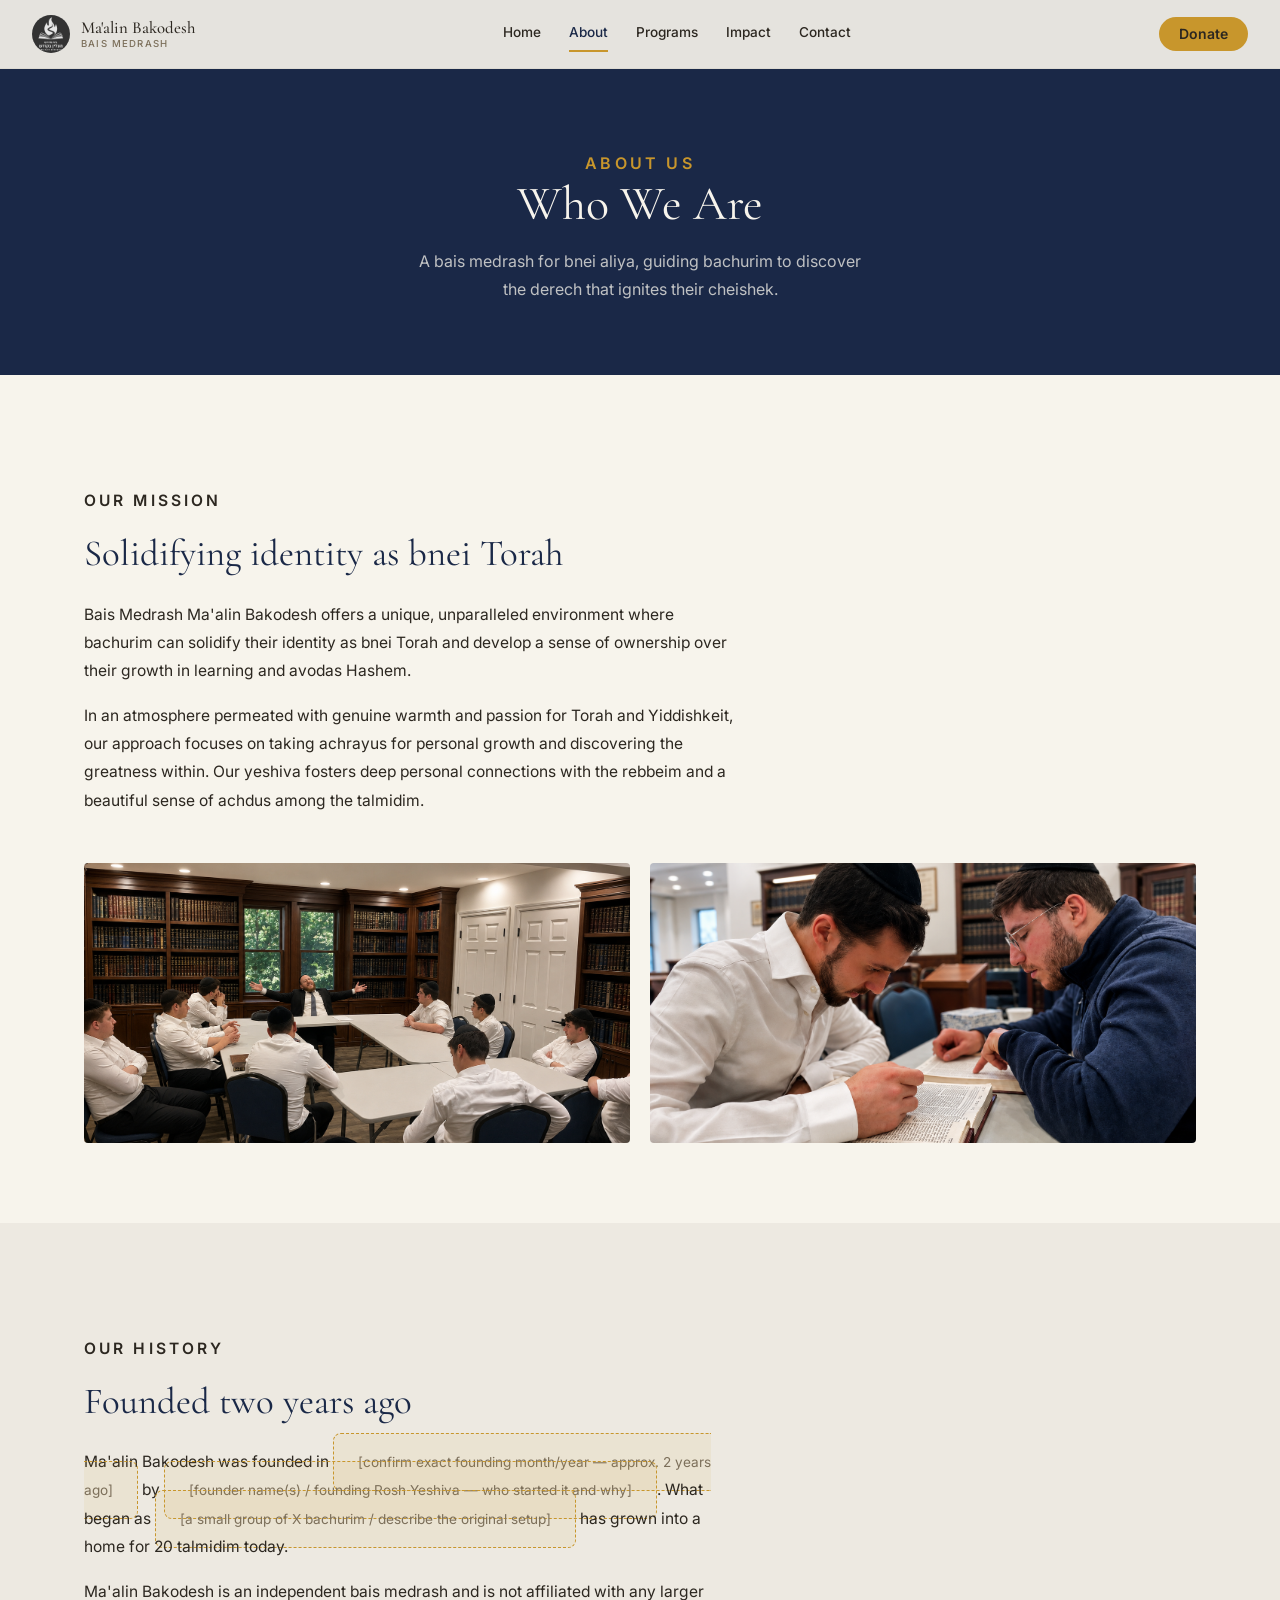
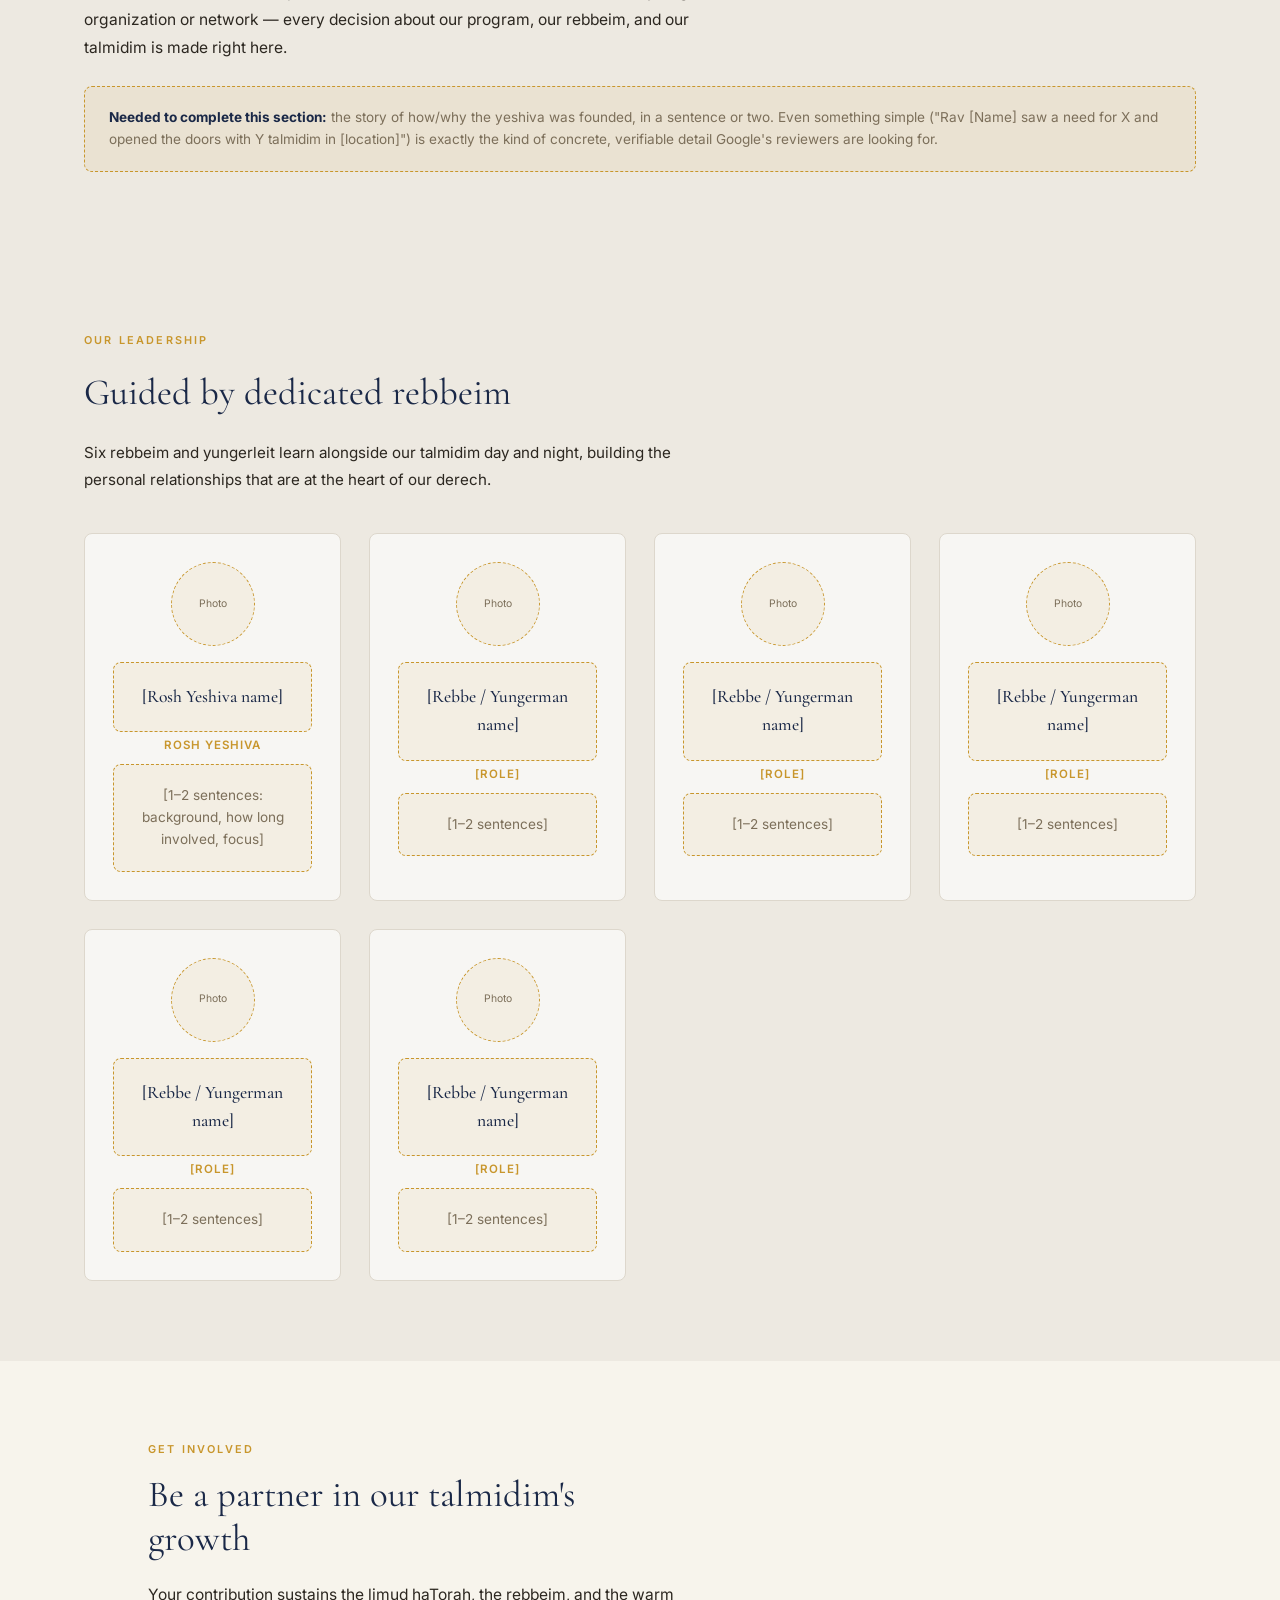
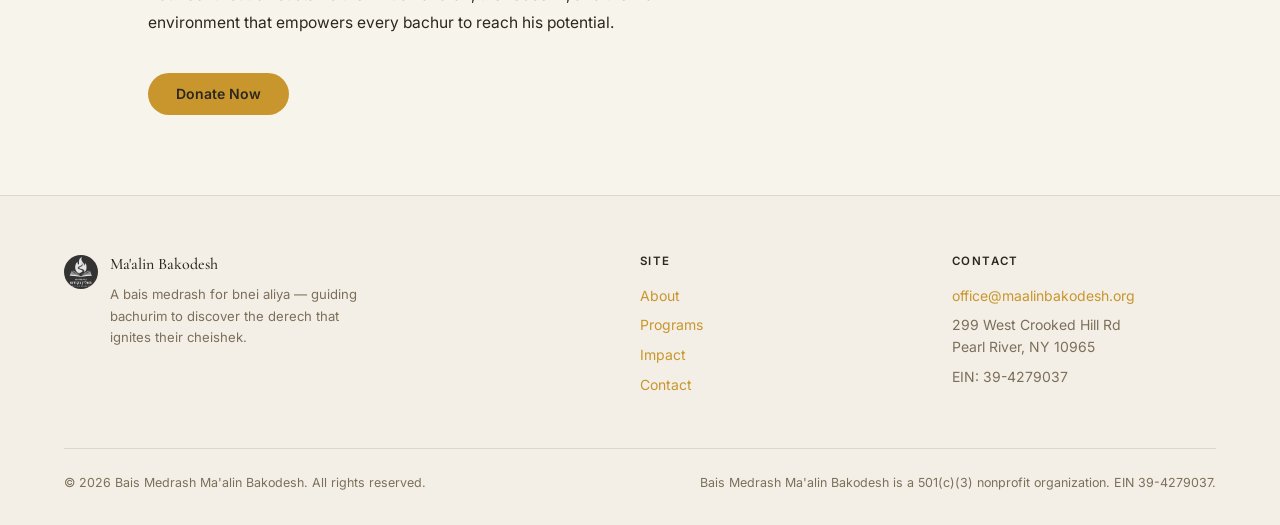
==== about.html @ 5ee61a03 "Add About, Programs, Impact, and Contact pages Addresses Google for Nonprofits rejection feedback: -" ====
<!DOCTYPE html>
<html lang="en">
<head>
  <meta charset="UTF-8" />
  <meta name="viewport" content="width=device-width, initial-scale=1.0" />
  <title>About Us | Bais Medrash Ma'alin Bakodesh</title>
  <meta name="description" content="Learn about Bais Medrash Ma'alin Bakodesh: our mission, our history, and the rebbeim who guide our talmidim in Pearl River, NY." />
  <meta name="author" content="Bais Medrash Ma'alin Bakodesh" />
  <meta property="og:title" content="About Us | Bais Medrash Ma'alin Bakodesh" />
  <meta property="og:description" content="Our mission, our history, and the rebbeim who guide our talmidim." />
  <meta property="og:type" content="website" />
  <meta property="og:url" content="https://www.maalinbakodesh.org/about.html" />
  <meta property="og:image" content="https://www.maalinbakodesh.org/assets/logo-DI5aL3Ga.jpeg" />
  <meta name="twitter:card" content="summary_large_image" />
  <meta name="robots" content="index, follow" />
  <link rel="canonical" href="https://www.maalinbakodesh.org/about.html" />
  <link rel="icon" href="/assets/logo-DI5aL3Ga.jpeg" type="image/jpeg" />

  <link rel="preconnect" href="https://fonts.googleapis.com" />
  <link rel="preconnect" href="https://fonts.gstatic.com" crossorigin />
  <link href="https://fonts.googleapis.com/css2?family=Cormorant+Garamond:ital,wght@0,300;0,400;0,500;0,600;1,300;1,400&family=Inter:wght@300;400;500;600&display=swap" rel="stylesheet" />

  <link rel="stylesheet" href="/assets/style.css" />
</head>
<body>

  <!-- ========================
       NAVIGATION
  ========================= -->
  <nav>
    <a href="/" class="nav-logo">
      <img src="/assets/logo-DI5aL3Ga.jpeg" alt="Ma'alin Bakodesh logo" />
      <div class="nav-logo-text">
        <span class="nav-logo-name">Ma'alin Bakodesh</span>
        <span class="nav-logo-sub">Bais Medrash</span>
      </div>
    </a>
    <input type="checkbox" id="nav-toggle" class="nav-toggle-input" />
    <div class="nav-links">
      <a href="/">Home</a>
      <a href="/about.html" aria-current="page">About</a>
      <a href="/programs.html">Programs</a>
      <a href="/impact.html">Impact</a>
      <a href="/contact.html">Contact</a>
    </div>
    <div class="nav-right">
      <a href="https://secure.cardknox.com/maalinbakodesh?xAmount=0.00&AmountLocked=0"
         class="btn btn-gold-sm"
         target="_blank" rel="noopener noreferrer">
        Donate
      </a>
      <label for="nav-toggle" class="nav-toggle-label" aria-label="Menu"><span></span><span></span><span></span></label>
    </div>
  </nav>


  <!-- ========================
       PAGE HERO
  ========================= -->
  <section class="page-hero">
    <div class="page-hero-inner">
      <p class="section-label">About Us</p>
      <h1>Who We Are</h1>
      <p>A bais medrash for bnei aliya, guiding bachurim to discover the derech that ignites their cheishek.</p>
    </div>
  </section>


  <!-- ========================
       MISSION
  ========================= -->
  <section class="about">
    <div class="about-inner">
      <p class="section-label">Our Mission</p>
      <h2>Solidifying identity as bnei Torah</h2>
      <p>
        Bais Medrash Ma'alin Bakodesh offers a unique, unparalleled environment where bachurim can solidify
        their identity as bnei Torah and develop a sense of ownership over their growth in learning and avodas Hashem.
      </p>
      <p>
        In an atmosphere permeated with genuine warmth and passion for Torah and Yiddishkeit, our approach focuses
        on taking achrayus for personal growth and discovering the greatness within. Our yeshiva fosters deep
        personal connections with the rebbeim and a beautiful sense of achdus among the talmidim.
      </p>
      <div class="about-images">
        <img src="/assets/beismedrash-Ik7COfoz.jpg" alt="Bachurim learning in the beis medrash" />
        <img src="/assets/sefarim-CuSgIbzI.jpg" alt="Sefarim on the shelves of the beis medrash" />
      </div>
    </div>
  </section>


  <!-- ========================
       OUR HISTORY
  ========================= -->
  <section class="about" style="background: var(--secondary-bg);">
    <div class="about-inner">
      <p class="section-label">Our History</p>
      <h2>Founded two years ago</h2>
      <p>
        Ma'alin Bakodesh was founded in <span class="tbd">[confirm exact founding month/year — approx. 2 years ago]</span>
        by <span class="tbd">[founder name(s) / founding Rosh Yeshiva — who started it and why]</span>.
        What began as <span class="tbd">[a small group of X bachurim / describe the original setup]</span>
        has grown into a home for 20 talmidim today.
      </p>
      <p>
        Ma'alin Bakodesh is an independent bais medrash and is not affiliated with any larger organization or network —
        every decision about our program, our rebbeim, and our talmidim is made right here.
      </p>
      <div class="tbd" style="margin-top: 1.5rem;">
        <strong>Needed to complete this section:</strong> the story of how/why the yeshiva was founded, in a sentence or two.
        Even something simple ("Rav [Name] saw a need for X and opened the doors with Y talmidim in [location]") is exactly
        the kind of concrete, verifiable detail Google's reviewers are looking for.
      </div>
    </div>
  </section>


  <!-- ========================
       LEADERSHIP
  ========================= -->
  <section class="leadership">
    <div class="section-inner">
      <p class="section-label">Our Leadership</p>
      <h2 style="font-family: var(--font-serif); font-weight: 400; font-size: clamp(1.8rem, 4vw, 2.3rem); color: var(--primary); max-width: 30ch;">
        Guided by dedicated rebbeim
      </h2>
      <p style="max-width: 60ch; margin-top: 1rem; color: var(--text); font-size: 0.95rem; line-height: 1.8;">
        Six rebbeim and yungerleit learn alongside our talmidim day and night, building the personal relationships
        that are at the heart of our derech.
      </p>

      <div class="leadership-grid">
        <div class="leader-card">
          <div class="photo-placeholder leader-photo">Photo</div>
          <h3 class="tbd">[Rosh Yeshiva name]</h3>
          <p class="leader-role">Rosh Yeshiva</p>
          <p class="tbd">[1–2 sentences: background, how long involved, focus]</p>
        </div>
        <div class="leader-card">
          <div class="photo-placeholder leader-photo">Photo</div>
          <h3 class="tbd">[Rebbe / Yungerman name]</h3>
          <p class="leader-role">[Role]</p>
          <p class="tbd">[1–2 sentences]</p>
        </div>
        <div class="leader-card">
          <div class="photo-placeholder leader-photo">Photo</div>
          <h3 class="tbd">[Rebbe / Yungerman name]</h3>
          <p class="leader-role">[Role]</p>
          <p class="tbd">[1–2 sentences]</p>
        </div>
        <div class="leader-card">
          <div class="photo-placeholder leader-photo">Photo</div>
          <h3 class="tbd">[Rebbe / Yungerman name]</h3>
          <p class="leader-role">[Role]</p>
          <p class="tbd">[1–2 sentences]</p>
        </div>
        <div class="leader-card">
          <div class="photo-placeholder leader-photo">Photo</div>
          <h3 class="tbd">[Rebbe / Yungerman name]</h3>
          <p class="leader-role">[Role]</p>
          <p class="tbd">[1–2 sentences]</p>
        </div>
        <div class="leader-card">
          <div class="photo-placeholder leader-photo">Photo</div>
          <h3 class="tbd">[Rebbe / Yungerman name]</h3>
          <p class="leader-role">[Role]</p>
          <p class="tbd">[1–2 sentences]</p>
        </div>
      </div>
    </div>
  </section>


  <!-- ========================
       DONATE CTA (shortened)
  ========================= -->
  <section class="donate">
    <div class="donate-inner" style="padding-top: 5rem; padding-bottom: 5rem;">
      <p class="section-label">Get Involved</p>
      <h2>Be a partner in our talmidim's growth</h2>
      <p class="donate-desc">
        Your contribution sustains the limud haTorah, the rebbeim, and the warm environment that empowers
        every bachur to reach his potential.
      </p>
      <a href="https://secure.cardknox.com/maalinbakodesh?xAmount=0.00&AmountLocked=0"
         class="btn btn-gold"
         target="_blank" rel="noopener noreferrer">
        Donate Now
      </a>
    </div>
  </section>


  <!-- ========================
       FOOTER
  ========================= -->
  <footer>
    <div class="footer-inner">
      <div class="footer-top">

        <div class="footer-brand">
          <img src="/assets/logo-DI5aL3Ga.jpeg" alt="Ma'alin Bakodesh" />
          <div>
            <div class="footer-brand-name">Ma'alin Bakodesh</div>
            <p class="footer-tagline">
              A bais medrash for bnei aliya — guiding bachurim to discover the derech that ignites their cheishek.
            </p>
          </div>
        </div>

        <div class="footer-col">
          <h4>Site</h4>
          <ul>
            <li><a href="/about.html">About</a></li>
            <li><a href="/programs.html">Programs</a></li>
            <li><a href="/impact.html">Impact</a></li>
            <li><a href="/contact.html">Contact</a></li>
          </ul>
        </div>

        <div class="footer-col">
          <h4>Contact</h4>
          <ul>
            <li><a href="mailto:office@maalinbakodesh.org">office@maalinbakodesh.org</a></li>
            <li>299 West Crooked Hill Rd<br />Pearl River, NY 10965</li>
            <li>EIN: 39-4279037</li>
          </ul>
        </div>

      </div>
      <div class="footer-bottom">
        <span>&copy; 2026 Bais Medrash Ma'alin Bakodesh. All rights reserved.</span>
        <span>Bais Medrash Ma'alin Bakodesh is a 501(c)(3) nonprofit organization. EIN 39-4279037.</span>
      </div>
    </div>
  </footer>

</body>
</html>
---- assets/style.css ----
/* =====================================================================
   Bais Medrash Ma'alin Bakodesh — shared site styles
   Used by every page (index, about, programs, impact, contact) so the
   whole site reads as one consistent design system.
   ===================================================================== */

/* ===== Reset ===== */
*, *::before, *::after { box-sizing: border-box; margin: 0; padding: 0; }

/* ===== Design tokens ===== */
:root {
  --bg:          #f7f4ec;       /* warm cream */
  --text:        #2c2720;       /* dark warm brown */
  --primary:     #1a2847;       /* dark navy */
  --accent:      #c8962c;       /* warm gold */
  --secondary-bg:#ede9e1;       /* very light warm gray */
  --muted:       #7c6f5a;       /* warm gray-brown */
  --border:      #ddd7cc;
  --font-serif:  'Cormorant Garamond', Georgia, serif;
  --font-sans:   'Inter', system-ui, sans-serif;
  --max-w:       64rem;         /* ~1024px */
  --max-w-wide:  72rem;         /* ~1152px */
}

html { scroll-behavior: smooth; }

body {
  font-family: var(--font-sans);
  background-color: var(--bg);
  color: var(--text);
  font-size: 16px;
  line-height: 1.6;
  -webkit-font-smoothing: antialiased;
}

img { max-width: 100%; display: block; }
a { text-decoration: none; color: inherit; }

/* ===== Shared utility ===== */
.section-label {
  font-family: var(--font-sans);
  font-size: 0.68rem;
  font-weight: 600;
  text-transform: uppercase;
  letter-spacing: 0.2em;
  color: var(--accent);
  margin-bottom: 0.9rem;
}

.section-inner {
  max-width: var(--max-w-wide);
  margin: 0 auto;
  padding: 5rem 1.25rem;
}

/* Placeholder block for content/photos not filled in yet.
   Search the site for `.tbd` to find everything still needed. */
.tbd {
  border: 1.5px dashed var(--accent);
  background: rgba(200, 150, 44, 0.08);
  border-radius: 8px;
  padding: 1.25rem 1.5rem;
  color: var(--muted);
  font-size: 0.85rem;
  line-height: 1.6;
}
.tbd strong { color: var(--primary); }

.photo-placeholder {
  width: 100%;
  min-height: 220px;
  border-radius: 4px;
  border: 1.5px dashed var(--accent);
  background: rgba(200, 150, 44, 0.08);
  display: flex;
  align-items: center;
  justify-content: center;
  text-align: center;
  padding: 1.5rem;
  color: var(--muted);
  font-size: 0.82rem;
  line-height: 1.6;
}

/* ===== Buttons ===== */
.btn {
  display: inline-block;
  border-radius: 9999px;
  cursor: pointer;
  font-family: var(--font-sans);
  font-weight: 600;
  font-size: 0.875rem;
  transition: opacity 0.18s ease;
  line-height: 1;
}
.btn:hover { opacity: 0.84; }

.btn-gold {
  background: var(--accent);
  color: var(--text);
  padding: 14px 28px;
}

.btn-gold-sm {
  background: var(--accent);
  color: var(--text);
  padding: 10px 20px;
}

.btn-outline-white {
  background: transparent;
  color: rgba(247, 244, 236, 0.9);
  border: 1px solid rgba(247, 244, 236, 0.3);
  padding: 14px 28px;
  font-weight: 500;
  transition: background 0.18s ease;
}
.btn-outline-white:hover { background: rgba(255,255,255,0.08); opacity: 1; }

.btn-outline-navy {
  background: transparent;
  color: var(--primary);
  border: 1px solid var(--primary);
  padding: 12px 24px;
  font-weight: 600;
}
.btn-outline-navy:hover { background: rgba(26, 40, 71, 0.06); opacity: 1; }


/* ===========================
   NAVIGATION
=========================== */
nav {
  position: fixed;
  top: 0; left: 0; right: 0;
  z-index: 100;
  min-height: 69px;
  display: flex;
  align-items: center;
  justify-content: space-between;
  padding: 0 2rem;
  background: rgba(247, 244, 236, 0.92);
  backdrop-filter: blur(14px);
  -webkit-backdrop-filter: blur(14px);
  border-bottom: 1px solid rgba(200, 190, 170, 0.25);
}

.nav-logo {
  display: flex;
  align-items: center;
  gap: 0.7rem;
}

.nav-logo img {
  width: 38px;
  height: 38px;
  border-radius: 50%;
  object-fit: cover;
}

.nav-logo-text {
  display: flex;
  flex-direction: column;
  line-height: 1.2;
}

.nav-logo-name {
  font-family: var(--font-serif);
  font-size: 1.05rem;
  font-weight: 500;
  color: var(--text);
}

.nav-logo-sub {
  font-size: 0.6rem;
  font-weight: 500;
  text-transform: uppercase;
  letter-spacing: 0.12em;
  color: var(--muted);
}

.nav-right {
  display: flex;
  align-items: center;
  gap: 1rem;
}

.nav-links {
  display: flex;
  align-items: center;
  gap: 1.75rem;
}

.nav-links a {
  font-size: 0.85rem;
  font-weight: 500;
  color: var(--text);
  padding: 0.4rem 0;
  border-bottom: 2px solid transparent;
  transition: color 0.15s ease, border-color 0.15s ease;
}

.nav-links a:hover,
.nav-links a[aria-current="page"] {
  color: var(--primary);
  border-bottom-color: var(--accent);
}

/* Pure-CSS mobile menu (checkbox hack — no JS, matches the site's
   framework-free, hand-coded build) */
.nav-toggle-input { display: none; }

.nav-toggle-label {
  display: none;
  flex-direction: column;
  justify-content: center;
  gap: 5px;
  width: 24px;
  height: 20px;
  cursor: pointer;
}
.nav-toggle-label span {
  display: block;
  height: 2px;
  background: var(--primary);
  border-radius: 2px;
}

@media (max-width: 860px) {
  nav { padding: 0 1.25rem; }

  .nav-toggle-label { display: flex; }

  .nav-links {
    position: absolute;
    top: 69px;
    left: 0;
    right: 0;
    flex-direction: column;
    align-items: flex-start;
    gap: 0;
    background: var(--bg);
    border-bottom: 1px solid var(--border);
    max-height: 0;
    overflow: hidden;
    transition: max-height 0.22s ease;
  }

  .nav-links a {
    width: 100%;
    padding: 0.9rem 1.25rem;
    border-bottom: 1px solid var(--border);
    border-left: 2px solid transparent;
  }
  .nav-links a:hover,
  .nav-links a[aria-current="page"] {
    border-bottom: 1px solid var(--border);
    border-left-color: var(--accent);
    background: var(--secondary-bg);
  }

  .nav-toggle-input:checked ~ .nav-links {
    max-height: 340px;
  }
}


/* ===========================
   HERO (homepage)
=========================== */
.hero {
  background-color: var(--primary);
  color: #fff;
  min-height: 100vh;
  display: flex;
  align-items: center;
  justify-content: center;
  padding: 120px 1.25rem 5rem;
}

.hero-inner {
  max-width: var(--max-w);
  width: 100%;
  margin: 0 auto;
  display: flex;
  flex-direction: column;
  align-items: center;
  text-align: center;
}

.hero-logo {
  width: 96px;
  height: 96px;
  border-radius: 50%;
  object-fit: cover;
  margin-bottom: 1.75rem;
  border: 2px solid rgba(255,255,255,0.15);
}

.hero-hebrew {
  font-family: var(--font-serif);
  font-size: 1.15rem;
  font-style: italic;
  color: rgba(247, 244, 236, 0.55);
  margin-bottom: 0.6rem;
  letter-spacing: 0.04em;
}

.hero h1 {
  font-family: var(--font-serif);
  font-size: clamp(2.5rem, 8vw, 3.75rem);
  font-weight: 400;
  color: var(--bg);
  line-height: 1.1;
  margin-bottom: 2.25rem;
}

.hero-actions {
  display: flex;
  gap: 1rem;
  flex-wrap: wrap;
  justify-content: center;
}


/* ===========================
   PAGE HERO (About / Programs / Impact / Contact)
=========================== */
.page-hero {
  background-color: var(--primary);
  color: #fff;
  padding: 150px 1.25rem 4.5rem;
}

.page-hero-inner {
  max-width: var(--max-w-wide);
  margin: 0 auto;
  text-align: center;
}

.page-hero .section-label { color: var(--accent); }

.page-hero h1 {
  font-family: var(--font-serif);
  font-size: clamp(2.1rem, 6vw, 3rem);
  font-weight: 400;
  color: var(--bg);
  line-height: 1.15;
  margin-bottom: 1rem;
}

.page-hero p {
  font-size: 1rem;
  color: rgba(247, 244, 236, 0.75);
  max-width: 46ch;
  margin: 0 auto;
  line-height: 1.7;
}


/* ===========================
   ABOUT-STYLE SECTIONS
   (used on the homepage teaser and in full on about.html)
=========================== */
.about {
  background: var(--bg);
}

.about-inner {
  max-width: var(--max-w-wide);
  margin: 0 auto;
  padding: 7rem 1.25rem 5rem;
}

.about h2 {
  font-family: var(--font-serif);
  font-size: clamp(1.8rem, 4vw, 2.3rem);
  font-weight: 400;
  color: var(--primary);
  margin-bottom: 1.5rem;
  line-height: 1.2;
  max-width: 28ch;
}

.about p {
  font-size: 0.975rem;
  line-height: 1.8;
  color: var(--text);
  max-width: 66ch;
  margin-bottom: 1.1rem;
}

.about-images {
  display: grid;
  grid-template-columns: 1fr 1fr;
  gap: 1.25rem;
  margin-top: 3rem;
}

.about-images img,
.about-images .photo-placeholder {
  width: 100%;
  height: 280px;
  object-fit: cover;
  border-radius: 4px;
}


/* ===========================
   PROGRAM CARDS
   (used as a teaser grid on the homepage and in full on programs.html)
=========================== */
.program {
  background: var(--secondary-bg);
  padding: 7rem 1.25rem;
}

.program-inner {
  max-width: var(--max-w);
  margin: 0 auto;
}

.program h2 {
  font-family: var(--font-serif);
  font-size: clamp(1.8rem, 4vw, 2.3rem);
  font-weight: 400;
  color: var(--primary);
  margin-bottom: 3rem;
  line-height: 1.2;
}

.program-cards {
  display: grid;
  grid-template-columns: repeat(auto-fit, minmax(260px, 1fr));
  gap: 1.5rem;
}

.program-card {
  background: rgba(255, 255, 255, 0.55);
  border: 1px solid var(--border);
  border-radius: 8px;
  padding: 2rem;
}

.program-card h3 {
  font-family: var(--font-serif);
  font-size: 1.25rem;
  font-weight: 500;
  color: var(--primary);
  margin-bottom: 0.7rem;
}

.program-card p {
  font-size: 0.9rem;
  color: var(--muted);
  line-height: 1.7;
}


/* ===========================
   PROGRAM DETAIL (programs.html full sections)
=========================== */
.program-detail {
  background: var(--bg);
  border-bottom: 1px solid var(--border);
}

.program-detail-inner {
  max-width: var(--max-w-wide);
  margin: 0 auto;
  padding: 5rem 1.25rem;
  display: grid;
  grid-template-columns: 1.1fr 1fr;
  gap: 3rem;
  align-items: center;
}

.program-detail:nth-of-type(even) .program-detail-inner {
  direction: rtl;
}
.program-detail:nth-of-type(even) .program-detail-inner > * {
  direction: ltr;
}

.program-detail h2 {
  font-family: var(--font-serif);
  font-size: clamp(1.6rem, 3.5vw, 2rem);
  font-weight: 400;
  color: var(--primary);
  margin-bottom: 1rem;
  line-height: 1.2;
}

.program-detail p {
  font-size: 0.95rem;
  line-height: 1.8;
  color: var(--text);
  margin-bottom: 0.9rem;
}

.program-detail .photo-placeholder,
.program-detail img {
  width: 100%;
  height: 320px;
  object-fit: cover;
  border-radius: 6px;
}

@media (max-width: 860px) {
  .program-detail-inner {
    grid-template-columns: 1fr;
  }
  .program-detail:nth-of-type(even) .program-detail-inner {
    direction: ltr;
  }
  .program-detail .photo-placeholder,
  .program-detail img { height: 240px; }
}


/* ===========================
   LEADERSHIP GRID (about.html)
=========================== */
.leadership {
  background: var(--secondary-bg);
}

.leadership-grid {
  display: grid;
  grid-template-columns: repeat(auto-fit, minmax(220px, 1fr));
  gap: 1.75rem;
  margin-top: 2.5rem;
}

.leader-card {
  background: rgba(255,255,255,0.6);
  border: 1px solid var(--border);
  border-radius: 8px;
  padding: 1.75rem;
  text-align: center;
}

.leader-photo {
  width: 84px;
  height: 84px;
  border-radius: 50%;
  margin: 0 auto 1rem;
  object-fit: cover;
}

.leader-photo.photo-placeholder {
  min-height: 84px;
  height: 84px;
  font-size: 0.65rem;
  padding: 0.5rem;
}

.leader-card h3 {
  font-family: var(--font-serif);
  font-size: 1.1rem;
  font-weight: 500;
  color: var(--primary);
  margin-bottom: 0.25rem;
}

.leader-card .leader-role {
  font-size: 0.72rem;
  text-transform: uppercase;
  letter-spacing: 0.08em;
  color: var(--accent);
  font-weight: 600;
  margin-bottom: 0.6rem;
}

.leader-card p {
  font-size: 0.85rem;
  color: var(--muted);
  line-height: 1.6;
}


/* ===========================
   STATS (impact.html)
=========================== */
.stats {
  background: var(--primary);
  color: #fff;
}

.stats-grid {
  display: grid;
  grid-template-columns: repeat(auto-fit, minmax(180px, 1fr));
  gap: 2rem;
  margin-top: 2.5rem;
  text-align: center;
}

.stat-card .stat-number {
  font-family: var(--font-serif);
  font-size: clamp(2.25rem, 5vw, 3rem);
  font-weight: 500;
  color: var(--accent);
  line-height: 1;
  margin-bottom: 0.5rem;
}

.stat-card .stat-label {
  font-size: 0.8rem;
  color: rgba(247, 244, 236, 0.75);
  line-height: 1.5;
}

.stats .section-label { color: var(--accent); }
.stats h2 {
  font-family: var(--font-serif);
  font-weight: 400;
  font-size: clamp(1.8rem, 4vw, 2.3rem);
  color: var(--bg);
  max-width: 32ch;
}


/* ===========================
   GALLERY (impact.html / programs.html)
=========================== */
.gallery {
  background: var(--bg);
}

.gallery-grid {
  display: grid;
  grid-template-columns: repeat(auto-fit, minmax(240px, 1fr));
  gap: 1.25rem;
  margin-top: 2.5rem;
}

.gallery-item {
  border-radius: 6px;
  overflow: hidden;
  border: 1px solid var(--border);
  background: rgba(255,255,255,0.5);
}

.gallery-item img,
.gallery-item .photo-placeholder {
  width: 100%;
  height: 220px;
  object-fit: cover;
  border-radius: 0;
}

.gallery-caption {
  padding: 0.85rem 1rem;
  font-size: 0.82rem;
  color: var(--muted);
  line-height: 1.5;
}


/* ===========================
   TESTIMONIALS (impact.html)
=========================== */
.testimonials {
  background: var(--secondary-bg);
}

.testimonial-grid {
  display: grid;
  grid-template-columns: repeat(auto-fit, minmax(260px, 1fr));
  gap: 1.5rem;
  margin-top: 2.5rem;
}

.testimonial-card {
  background: rgba(255,255,255,0.6);
  border: 1px solid var(--border);
  border-radius: 8px;
  padding: 1.75rem;
}

.testimonial-card p.quote {
  font-family: var(--font-serif);
  font-size: 1.05rem;
  font-style: italic;
  color: var(--text);
  line-height: 1.6;
  margin-bottom: 1rem;
}

.testimonial-card .attribution {
  font-size: 0.78rem;
  text-transform: uppercase;
  letter-spacing: 0.08em;
  color: var(--accent);
  font-weight: 600;
}


/* ===========================
   TRANSPARENCY BOX (contact.html)
   Deliberately bold/explicit — Google's rejection specifically
   flagged this info as "missing," so it gets its own unmissable block.
=========================== */
.transparency {
  background: var(--bg);
}

.transparency-box {
  background: rgba(255,255,255,0.7);
  border: 1.5px solid var(--primary);
  border-radius: 10px;
  padding: 2.5rem;
  margin-top: 2.5rem;
}

.transparency-grid {
  display: grid;
  grid-template-columns: repeat(auto-fit, minmax(220px, 1fr));
  gap: 2rem;
  margin-top: 1.5rem;
}

.transparency-item h4 {
  font-size: 0.68rem;
  font-weight: 700;
  text-transform: uppercase;
  letter-spacing: 0.14em;
  color: var(--accent);
  margin-bottom: 0.5rem;
}

.transparency-item p {
  font-size: 1rem;
  color: var(--text);
  line-height: 1.6;
  font-weight: 500;
}

.transparency-legal-name {
  font-family: var(--font-serif);
  font-size: 1.4rem;
  color: var(--primary);
  margin-bottom: 0.25rem;
}


/* ===========================
   CONTACT FORM / DETAILS (contact.html)
=========================== */
.contact-grid {
  display: grid;
  grid-template-columns: 1fr 1fr;
  gap: 3rem;
  margin-top: 2.5rem;
}

.contact-detail-list { list-style: none; }
.contact-detail-list li {
  font-size: 0.95rem;
  color: var(--text);
  line-height: 1.8;
  margin-bottom: 1rem;
}
.contact-detail-list li strong {
  display: block;
  font-size: 0.68rem;
  text-transform: uppercase;
  letter-spacing: 0.1em;
  color: var(--muted);
  margin-bottom: 0.2rem;
}
.contact-detail-list li a { color: var(--accent); }

.map-embed {
  border-radius: 6px;
  overflow: hidden;
  border: 1px solid var(--border);
  min-height: 260px;
}
.map-embed iframe { width: 100%; height: 100%; min-height: 260px; border: 0; display: block; }

@media (max-width: 768px) {
  .contact-grid { grid-template-columns: 1fr; gap: 2rem; }
}


/* ===========================
   DONATE / SUPPORT
=========================== */
.donate {
  background: var(--bg);
}

.donate-inner {
  max-width: var(--max-w);
  margin: 0 auto;
  padding: 7rem 1.25rem;
}

.donate h2 {
  font-family: var(--font-serif);
  font-size: clamp(1.8rem, 4vw, 2.3rem);
  font-weight: 400;
  color: var(--primary);
  margin-bottom: 1.25rem;
  line-height: 1.2;
  max-width: 28ch;
}

.donate-desc {
  font-size: 0.975rem;
  line-height: 1.8;
  color: var(--text);
  max-width: 56ch;
  margin-bottom: 2.25rem;
}

.btn-donate {
  margin-bottom: 3.5rem;
}

.other-ways-label {
  font-size: 0.68rem;
  font-weight: 700;
  text-transform: uppercase;
  letter-spacing: 0.18em;
  color: var(--primary);
  margin-bottom: 1.5rem;
}

.other-ways-grid {
  display: grid;
  grid-template-columns: repeat(auto-fit, minmax(180px, 1fr));
  gap: 2rem;
}

.give-item h4 {
  font-size: 0.62rem;
  font-weight: 700;
  text-transform: uppercase;
  letter-spacing: 0.18em;
  color: var(--primary);
  margin-bottom: 0.45rem;
}

.give-item p {
  font-size: 0.9rem;
  color: var(--text);
  line-height: 1.65;
}


/* ===========================
   FOOTER
=========================== */
footer {
  background: rgba(237, 233, 225, 0.45);
  border-top: 1px solid var(--border);
  padding: 3.5rem 1.25rem 2rem;
}

.footer-inner {
  max-width: var(--max-w-wide);
  margin: 0 auto;
}

.footer-top {
  display: grid;
  grid-template-columns: 2fr 1fr 1fr;
  gap: 3rem;
  margin-bottom: 2.75rem;
}

.footer-brand {
  display: flex;
  align-items: flex-start;
  gap: 0.75rem;
}

.footer-brand img {
  width: 34px;
  height: 34px;
  border-radius: 50%;
  object-fit: cover;
  flex-shrink: 0;
  margin-top: 3px;
}

.footer-brand-name {
  font-family: var(--font-serif);
  font-size: 1rem;
  font-weight: 500;
  color: var(--text);
  margin-bottom: 0.4rem;
}

.footer-tagline {
  font-size: 0.82rem;
  color: var(--muted);
  line-height: 1.65;
  max-width: 34ch;
}

.footer-col h4 {
  font-size: 0.72rem;
  font-weight: 600;
  text-transform: uppercase;
  letter-spacing: 0.12em;
  color: var(--text);
  margin-bottom: 0.9rem;
}

.footer-col ul {
  list-style: none;
}

.footer-col ul li {
  font-size: 0.875rem;
  color: var(--muted);
  margin-bottom: 0.5rem;
  line-height: 1.55;
}

.footer-col ul li a {
  color: var(--accent);
  transition: opacity 0.15s;
}
.footer-col ul li a:hover { opacity: 0.75; }

.footer-bottom {
  border-top: 1px solid var(--border);
  padding-top: 1.5rem;
  font-size: 0.78rem;
  color: var(--muted);
  display: flex;
  flex-wrap: wrap;
  gap: 0.5rem 1.5rem;
  justify-content: space-between;
}


/* ===========================
   RESPONSIVE
=========================== */
@media (max-width: 768px) {
  .about-images {
    grid-template-columns: 1fr;
  }
  .about-images img,
  .about-images .photo-placeholder { height: 220px; }

  .footer-top {
    grid-template-columns: 1fr;
    gap: 2rem;
  }

  .hero-actions {
    flex-direction: column;
    align-items: center;
  }

  .contact-grid { grid-template-columns: 1fr; }
}

@media (max-width: 640px) {
  .program  { padding: 5rem 1.25rem; }
  .about-inner  { padding-top: 5rem; padding-bottom: 3.5rem; }
  .donate-inner { padding-top: 5rem; padding-bottom: 4rem; }
  .section-inner { padding: 3.5rem 1.25rem; }
}
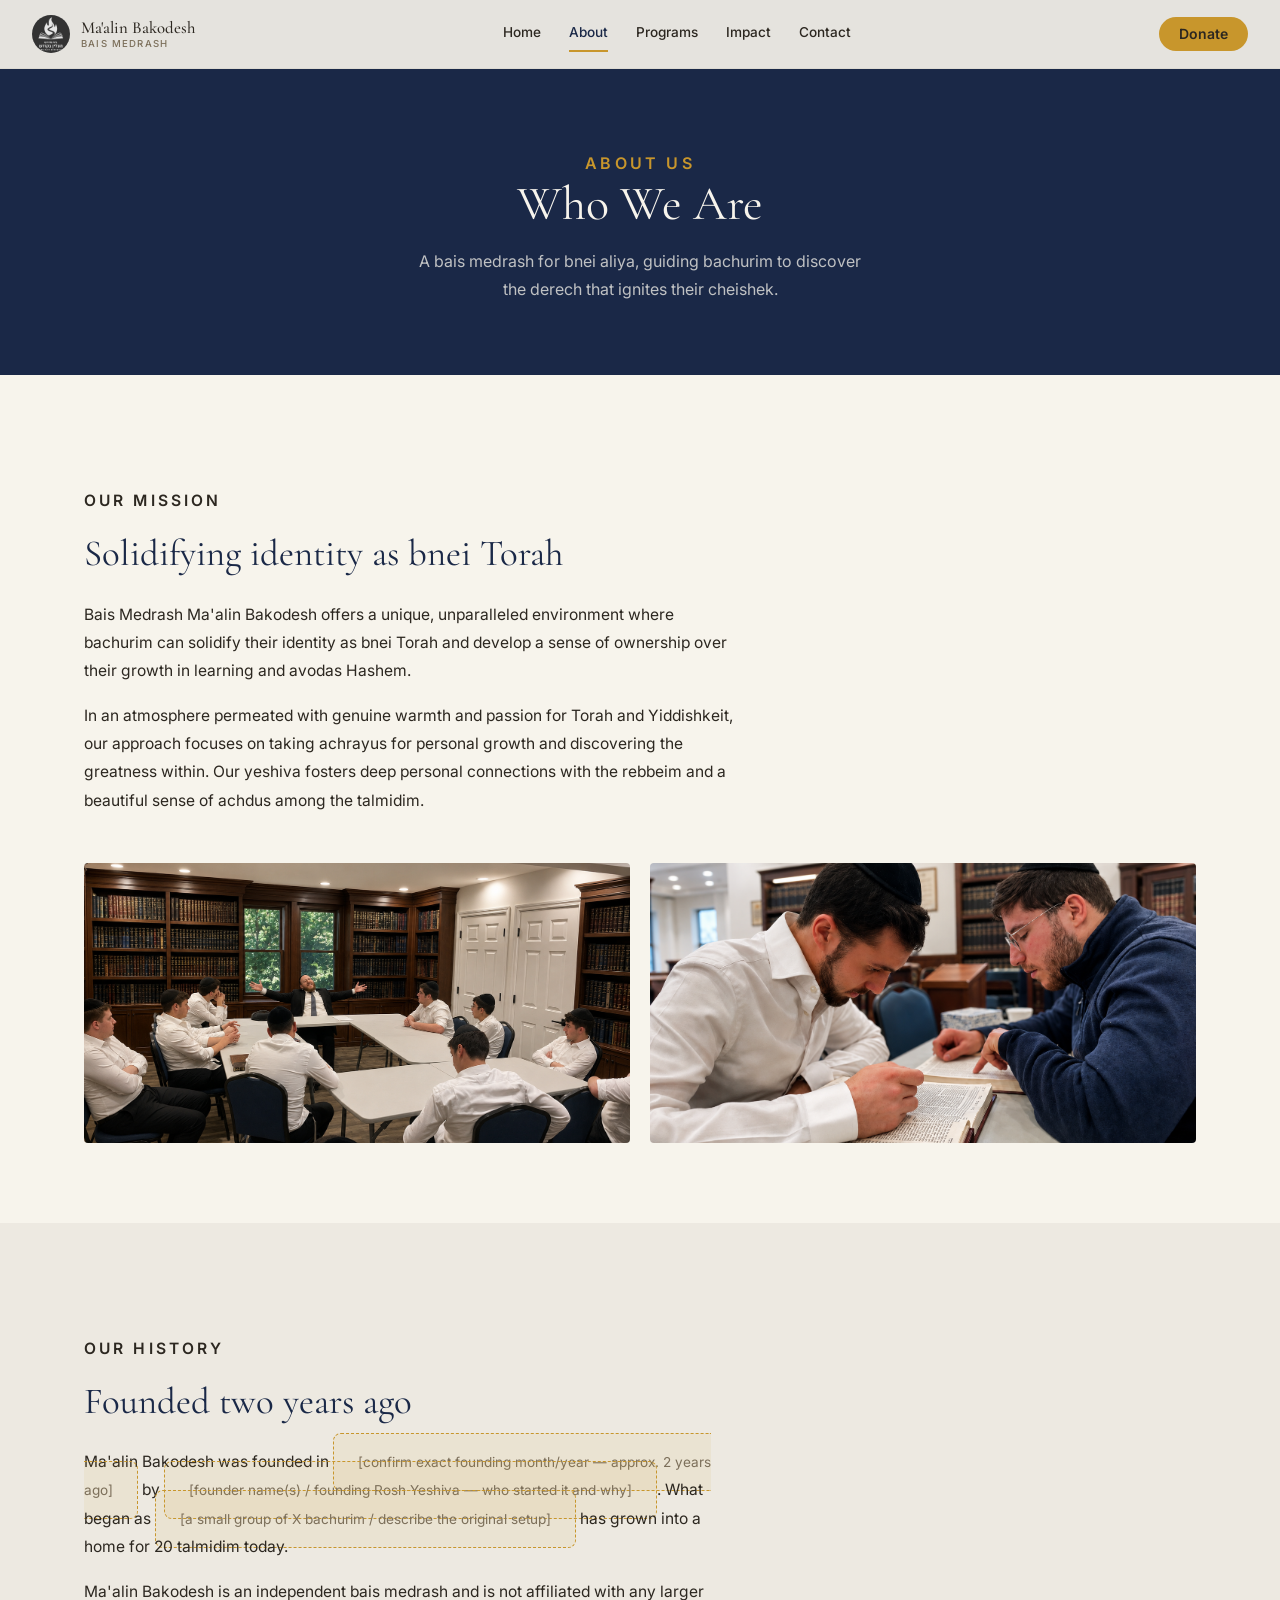
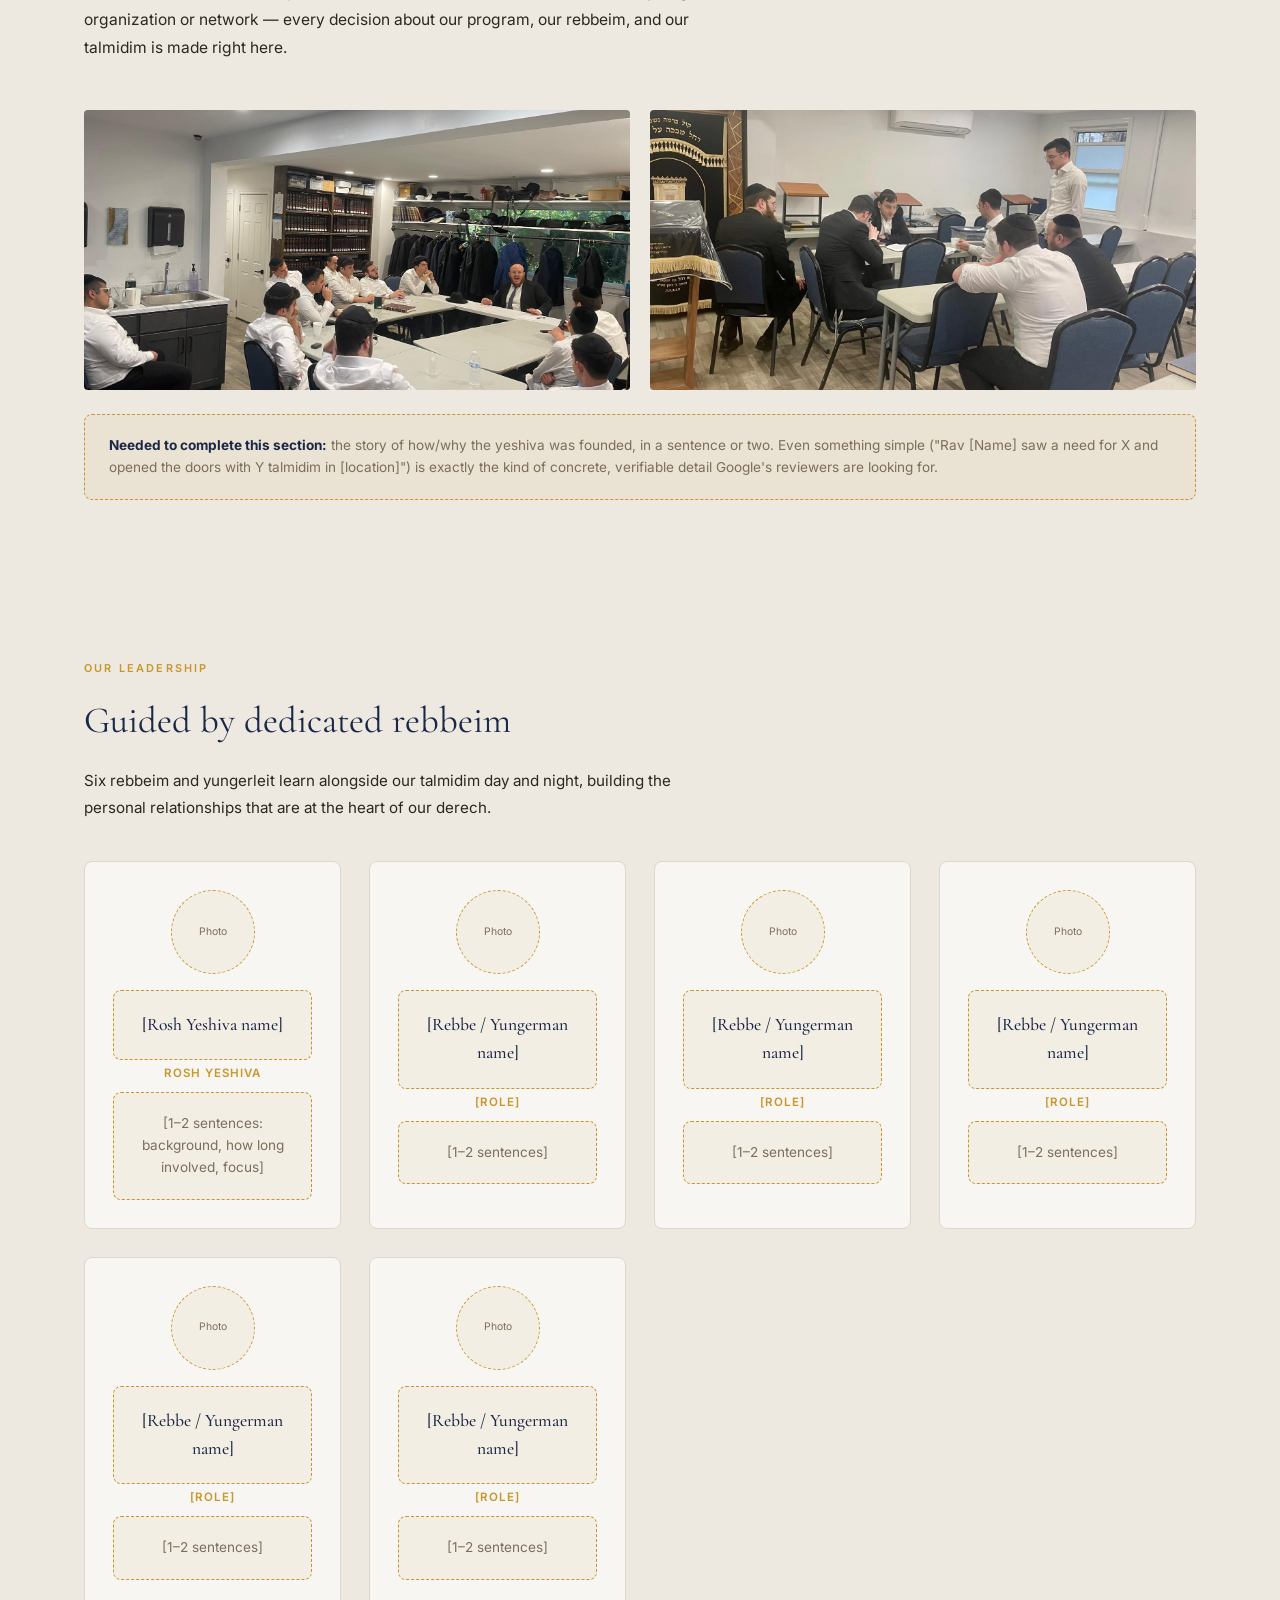
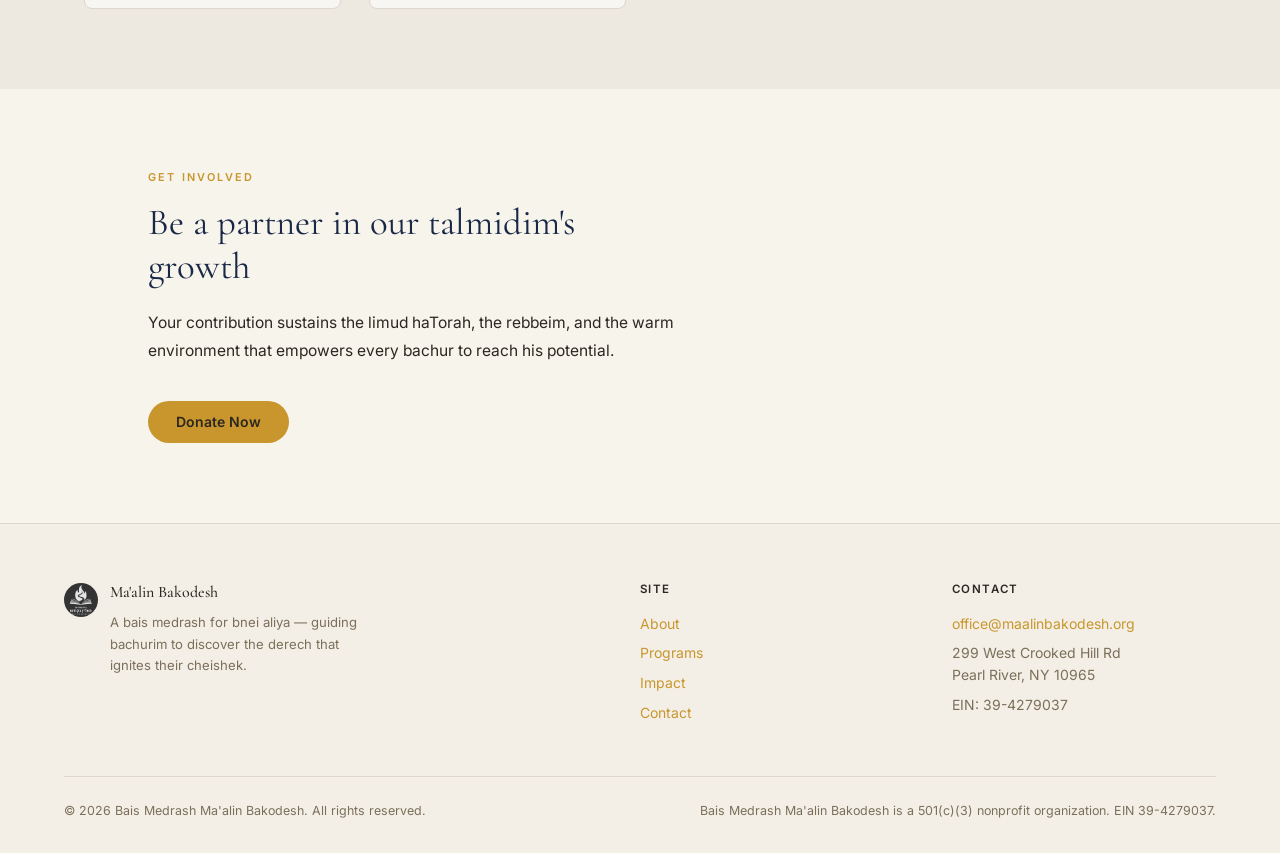
==== commit 2015decb: "Add real photos to About, Programs, and Impact pages Replaces placeholder boxes with the photos prov" ====
--- a/about.html
+++ b/about.html
@@ -107,6 +107,10 @@
         Ma'alin Bakodesh is an independent bais medrash and is not affiliated with any larger organization or network —
         every decision about our program, our rebbeim, and our talmidim is made right here.
       </p>
+      <div class="about-images">
+        <img src="/assets/rebbe-address-group.jpeg" alt="A rebbe addressing the talmidim in the beis medrash" />
+        <img src="/assets/beismedrash-room.jpeg" alt="Talmidim learning in the beis medrash, aron kodesh in view" />
+      </div>
       <div class="tbd" style="margin-top: 1.5rem;">
         <strong>Needed to complete this section:</strong> the story of how/why the yeshiva was founded, in a sentence or two.
         Even something simple ("Rav [Name] saw a need for X and opened the doors with Y talmidim in [location]") is exactly
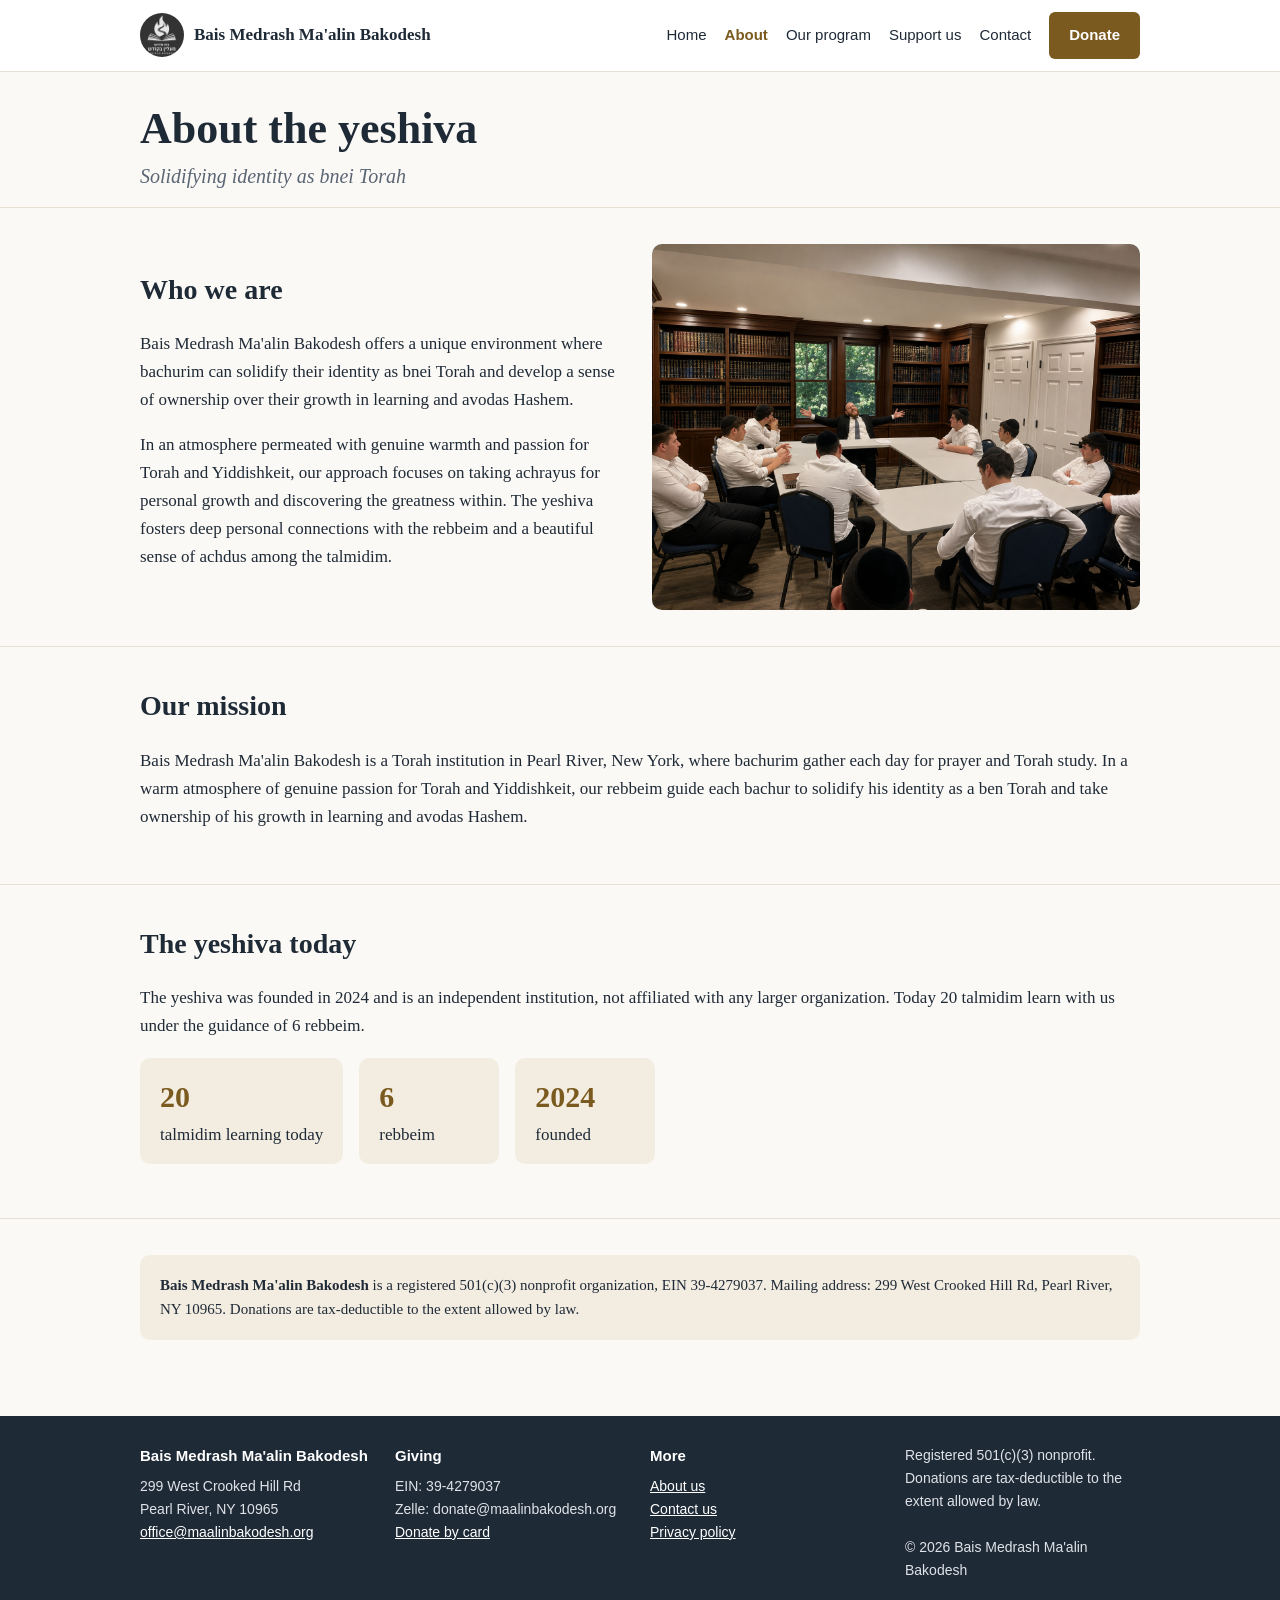
==== commit 3b808f09: "Rebuild site as six plain-HTML pages" ====
--- a/about.html
+++ b/about.html
@@ -1,244 +1,42 @@
-<!DOCTYPE html>
+<!doctype html>
 <html lang="en">
 <head>
-  <meta charset="UTF-8" />
-  <meta name="viewport" content="width=device-width, initial-scale=1.0" />
-  <title>About Us | Bais Medrash Ma'alin Bakodesh</title>
-  <meta name="description" content="Learn about Bais Medrash Ma'alin Bakodesh: our mission, our history, and the rebbeim who guide our talmidim in Pearl River, NY." />
-  <meta name="author" content="Bais Medrash Ma'alin Bakodesh" />
-  <meta property="og:title" content="About Us | Bais Medrash Ma'alin Bakodesh" />
-  <meta property="og:description" content="Our mission, our history, and the rebbeim who guide our talmidim." />
-  <meta property="og:type" content="website" />
-  <meta property="og:url" content="https://www.maalinbakodesh.org/about.html" />
-  <meta property="og:image" content="https://www.maalinbakodesh.org/assets/logo-DI5aL3Ga.jpeg" />
-  <meta name="twitter:card" content="summary_large_image" />
-  <meta name="robots" content="index, follow" />
-  <link rel="canonical" href="https://www.maalinbakodesh.org/about.html" />
-  <link rel="icon" href="/assets/logo-DI5aL3Ga.jpeg" type="image/jpeg" />
+<meta charset="utf-8">
+<meta name="viewport" content="width=device-width,initial-scale=1">
+<title>About us | Bais Medrash Ma'alin Bakodesh</title>
+<meta name="description" content="About Bais Medrash Ma'alin Bakodesh: an independent bais medrash in Pearl River, NY founded in 2024, with 20 talmidim and 6 rebbeim.">
+<link rel="canonical" href="https://www.maalinbakodesh.org/about.html">
+<link rel="icon" href="/favicon.ico">
+<meta property="og:type" content="website"><meta property="og:title" content="About us | Bais Medrash Ma'alin Bakodesh">
+<meta property="og:description" content="About Bais Medrash Ma'alin Bakodesh: an independent bais medrash in Pearl River, NY founded in 2024, with 20 talmidim and 6 rebbeim."><meta property="og:url" content="https://www.maalinbakodesh.org/about.html">
+<meta property="og:image" content="https://www.maalinbakodesh.org/assets/beismedrash-Ik7COfoz.jpg">
+<link rel="stylesheet" href="/style.css">
 
-  <link rel="preconnect" href="https://fonts.googleapis.com" />
-  <link rel="preconnect" href="https://fonts.gstatic.com" crossorigin />
-  <link href="https://fonts.googleapis.com/css2?family=Cormorant+Garamond:ital,wght@0,300;0,400;0,500;0,600;1,300;1,400&family=Inter:wght@300;400;500;600&display=swap" rel="stylesheet" />
-
-  <link rel="stylesheet" href="/assets/style.css" />
 </head>
 <body>
-
-  <!-- ========================
-       NAVIGATION
-  ========================= -->
-  <nav>
-    <a href="/" class="nav-logo">
-      <img src="/assets/logo-DI5aL3Ga.jpeg" alt="Ma'alin Bakodesh logo" />
-      <div class="nav-logo-text">
-        <span class="nav-logo-name">Ma'alin Bakodesh</span>
-        <span class="nav-logo-sub">Bais Medrash</span>
-      </div>
-    </a>
-    <input type="checkbox" id="nav-toggle" class="nav-toggle-input" />
-    <div class="nav-links">
-      <a href="/">Home</a>
-      <a href="/about.html" aria-current="page">About</a>
-      <a href="/programs.html">Programs</a>
-      <a href="/impact.html">Impact</a>
-      <a href="/contact.html">Contact</a>
-    </div>
-    <div class="nav-right">
-      <a href="https://secure.cardknox.com/maalinbakodesh?xAmount=0.00&AmountLocked=0"
-         class="btn btn-gold-sm"
-         target="_blank" rel="noopener noreferrer">
-        Donate
-      </a>
-      <label for="nav-toggle" class="nav-toggle-label" aria-label="Menu"><span></span><span></span><span></span></label>
-    </div>
-  </nav>
-
-
-  <!-- ========================
-       PAGE HERO
-  ========================= -->
-  <section class="page-hero">
-    <div class="page-hero-inner">
-      <p class="section-label">About Us</p>
-      <h1>Who We Are</h1>
-      <p>A bais medrash for bnei aliya, guiding bachurim to discover the derech that ignites their cheishek.</p>
-    </div>
-  </section>
-
-
-  <!-- ========================
-       MISSION
-  ========================= -->
-  <section class="about">
-    <div class="about-inner">
-      <p class="section-label">Our Mission</p>
-      <h2>Solidifying identity as bnei Torah</h2>
-      <p>
-        Bais Medrash Ma'alin Bakodesh offers a unique, unparalleled environment where bachurim can solidify
-        their identity as bnei Torah and develop a sense of ownership over their growth in learning and avodas Hashem.
-      </p>
-      <p>
-        In an atmosphere permeated with genuine warmth and passion for Torah and Yiddishkeit, our approach focuses
-        on taking achrayus for personal growth and discovering the greatness within. Our yeshiva fosters deep
-        personal connections with the rebbeim and a beautiful sense of achdus among the talmidim.
-      </p>
-      <div class="about-images">
-        <img src="/assets/beismedrash-Ik7COfoz.jpg" alt="Bachurim learning in the beis medrash" />
-        <img src="/assets/sefarim-CuSgIbzI.jpg" alt="Sefarim on the shelves of the beis medrash" />
-      </div>
-    </div>
-  </section>
-
-
-  <!-- ========================
-       OUR HISTORY
-  ========================= -->
-  <section class="about" style="background: var(--secondary-bg);">
-    <div class="about-inner">
-      <p class="section-label">Our History</p>
-      <h2>Founded two years ago</h2>
-      <p>
-        Ma'alin Bakodesh was founded in <span class="tbd">[confirm exact founding month/year — approx. 2 years ago]</span>
-        by <span class="tbd">[founder name(s) / founding Rosh Yeshiva — who started it and why]</span>.
-        What began as <span class="tbd">[a small group of X bachurim / describe the original setup]</span>
-        has grown into a home for 20 talmidim today.
-      </p>
-      <p>
-        Ma'alin Bakodesh is an independent bais medrash and is not affiliated with any larger organization or network —
-        every decision about our program, our rebbeim, and our talmidim is made right here.
-      </p>
-      <div class="about-images">
-        <img src="/assets/rebbe-address-group.jpeg" alt="A rebbe addressing the talmidim in the beis medrash" />
-        <img src="/assets/beismedrash-room.jpeg" alt="Talmidim learning in the beis medrash, aron kodesh in view" />
-      </div>
-      <div class="tbd" style="margin-top: 1.5rem;">
-        <strong>Needed to complete this section:</strong> the story of how/why the yeshiva was founded, in a sentence or two.
-        Even something simple ("Rav [Name] saw a need for X and opened the doors with Y talmidim in [location]") is exactly
-        the kind of concrete, verifiable detail Google's reviewers are looking for.
-      </div>
-    </div>
-  </section>
-
-
-  <!-- ========================
-       LEADERSHIP
-  ========================= -->
-  <section class="leadership">
-    <div class="section-inner">
-      <p class="section-label">Our Leadership</p>
-      <h2 style="font-family: var(--font-serif); font-weight: 400; font-size: clamp(1.8rem, 4vw, 2.3rem); color: var(--primary); max-width: 30ch;">
-        Guided by dedicated rebbeim
-      </h2>
-      <p style="max-width: 60ch; margin-top: 1rem; color: var(--text); font-size: 0.95rem; line-height: 1.8;">
-        Six rebbeim and yungerleit learn alongside our talmidim day and night, building the personal relationships
-        that are at the heart of our derech.
-      </p>
-
-      <div class="leadership-grid">
-        <div class="leader-card">
-          <div class="photo-placeholder leader-photo">Photo</div>
-          <h3 class="tbd">[Rosh Yeshiva name]</h3>
-          <p class="leader-role">Rosh Yeshiva</p>
-          <p class="tbd">[1–2 sentences: background, how long involved, focus]</p>
-        </div>
-        <div class="leader-card">
-          <div class="photo-placeholder leader-photo">Photo</div>
-          <h3 class="tbd">[Rebbe / Yungerman name]</h3>
-          <p class="leader-role">[Role]</p>
-          <p class="tbd">[1–2 sentences]</p>
-        </div>
-        <div class="leader-card">
-          <div class="photo-placeholder leader-photo">Photo</div>
-          <h3 class="tbd">[Rebbe / Yungerman name]</h3>
-          <p class="leader-role">[Role]</p>
-          <p class="tbd">[1–2 sentences]</p>
-        </div>
-        <div class="leader-card">
-          <div class="photo-placeholder leader-photo">Photo</div>
-          <h3 class="tbd">[Rebbe / Yungerman name]</h3>
-          <p class="leader-role">[Role]</p>
-          <p class="tbd">[1–2 sentences]</p>
-        </div>
-        <div class="leader-card">
-          <div class="photo-placeholder leader-photo">Photo</div>
-          <h3 class="tbd">[Rebbe / Yungerman name]</h3>
-          <p class="leader-role">[Role]</p>
-          <p class="tbd">[1–2 sentences]</p>
-        </div>
-        <div class="leader-card">
-          <div class="photo-placeholder leader-photo">Photo</div>
-          <h3 class="tbd">[Rebbe / Yungerman name]</h3>
-          <p class="leader-role">[Role]</p>
-          <p class="tbd">[1–2 sentences]</p>
-        </div>
-      </div>
-    </div>
-  </section>
-
-
-  <!-- ========================
-       DONATE CTA (shortened)
-  ========================= -->
-  <section class="donate">
-    <div class="donate-inner" style="padding-top: 5rem; padding-bottom: 5rem;">
-      <p class="section-label">Get Involved</p>
-      <h2>Be a partner in our talmidim's growth</h2>
-      <p class="donate-desc">
-        Your contribution sustains the limud haTorah, the rebbeim, and the warm environment that empowers
-        every bachur to reach his potential.
-      </p>
-      <a href="https://secure.cardknox.com/maalinbakodesh?xAmount=0.00&AmountLocked=0"
-         class="btn btn-gold"
-         target="_blank" rel="noopener noreferrer">
-        Donate Now
-      </a>
-    </div>
-  </section>
-
-
-  <!-- ========================
-       FOOTER
-  ========================= -->
-  <footer>
-    <div class="footer-inner">
-      <div class="footer-top">
-
-        <div class="footer-brand">
-          <img src="/assets/logo-DI5aL3Ga.jpeg" alt="Ma'alin Bakodesh" />
-          <div>
-            <div class="footer-brand-name">Ma'alin Bakodesh</div>
-            <p class="footer-tagline">
-              A bais medrash for bnei aliya — guiding bachurim to discover the derech that ignites their cheishek.
-            </p>
-          </div>
-        </div>
-
-        <div class="footer-col">
-          <h4>Site</h4>
-          <ul>
-            <li><a href="/about.html">About</a></li>
-            <li><a href="/programs.html">Programs</a></li>
-            <li><a href="/impact.html">Impact</a></li>
-            <li><a href="/contact.html">Contact</a></li>
-          </ul>
-        </div>
-
-        <div class="footer-col">
-          <h4>Contact</h4>
-          <ul>
-            <li><a href="mailto:office@maalinbakodesh.org">office@maalinbakodesh.org</a></li>
-            <li>299 West Crooked Hill Rd<br />Pearl River, NY 10965</li>
-            <li>EIN: 39-4279037</li>
-          </ul>
-        </div>
-
-      </div>
-      <div class="footer-bottom">
-        <span>&copy; 2026 Bais Medrash Ma'alin Bakodesh. All rights reserved.</span>
-        <span>Bais Medrash Ma'alin Bakodesh is a 501(c)(3) nonprofit organization. EIN 39-4279037.</span>
-      </div>
-    </div>
-  </footer>
-
+<a class="skip" href="#main">Skip to content</a>
+<header class="top"><div class="wrap">
+<a class="brand" href="/"><img src="/assets/logo-DI5aL3Ga.jpeg" alt="Ma'alin Bakodesh logo" width="44" height="44">Bais Medrash Ma'alin Bakodesh</a>
+<nav aria-label="Main"><ul><li><a href="index.html">Home</a></li><li><a href="about.html" aria-current="page">About</a></li><li><a href="learning.html">Our program</a></li><li><a href="support.html">Support us</a></li><li><a href="contact.html">Contact</a></li><li><a class="btn" href="https://secure.cardknox.com/maalinbakodesh?xAmount=0.00&AmountLocked=0">Donate</a></li></ul></nav>
+</div></header>
+<main id="main">
+<div class="wrap" style="padding-top:32px"><h1>About the yeshiva</h1><p class="tag">Solidifying identity as bnei Torah</p></div>
+<section><div class="wrap two"><div><h2>Who we are</h2>
+<p>Bais Medrash Ma'alin Bakodesh offers a unique environment where bachurim can solidify their identity as bnei Torah and develop a sense of ownership over their growth in learning and avodas Hashem.</p>
+<p>In an atmosphere permeated with genuine warmth and passion for Torah and Yiddishkeit, our approach focuses on taking achrayus for personal growth and discovering the greatness within. The yeshiva fosters deep personal connections with the rebbeim and a beautiful sense of achdus among the talmidim.</p></div>
+<img src="/assets/beismedrash-Ik7COfoz.jpg" alt="The bais medrash" width="1448" height="1086" loading="lazy"></div></section>
+<section><div class="wrap"><h2>Our mission</h2><p>Bais Medrash Ma'alin Bakodesh is a Torah institution in Pearl River, New York, where bachurim gather each day for prayer and Torah study. In a warm atmosphere of genuine passion for Torah and Yiddishkeit, our rebbeim guide each bachur to solidify his identity as a ben Torah and take ownership of his growth in learning and avodas Hashem.</p></div></section>
+<section><div class="wrap"><h2>The yeshiva today</h2>
+<p>The yeshiva was founded in 2024 and is an independent institution, not affiliated with any larger organization. Today 20 talmidim learn with us under the guidance of 6 rebbeim.</p><div class="stats"><div class="stat"><b>20</b>talmidim learning today</div>
+<div class="stat"><b>6</b>rebbeim</div><div class="stat"><b>2024</b>founded</div></div></div></section>
+<section><div class="wrap"><div class="legal"><b>Bais Medrash Ma'alin Bakodesh</b> is a registered 501(c)(3) nonprofit organization, EIN 39-4279037.
+Mailing address: 299 West Crooked Hill Rd, Pearl River, NY 10965. Donations are tax-deductible to the extent allowed by law.</div></div></section>
+</main>
+<footer><div class="wrap">
+<div><h4>Bais Medrash Ma'alin Bakodesh</h4>299 West Crooked Hill Rd<br>Pearl River, NY 10965<br><a href="mailto:office@maalinbakodesh.org">office@maalinbakodesh.org</a></div>
+<div><h4>Giving</h4>EIN: 39-4279037<br>Zelle: donate@maalinbakodesh.org<br><a href="https://secure.cardknox.com/maalinbakodesh?xAmount=0.00&AmountLocked=0">Donate by card</a></div>
+<div><h4>More</h4><a href="about.html">About us</a><br><a href="contact.html">Contact us</a><br><a href="privacy.html">Privacy policy</a></div>
+<div>Registered 501(c)(3) nonprofit. Donations are tax-deductible to the extent allowed by law.<br><br>&copy; 2026 Bais Medrash Ma'alin Bakodesh</div>
+</div></footer>
 </body>
 </html>
--- a/style.css
+++ b/style.css
@@ -0,0 +1,34 @@
+
+:root{--ink:#1f2a37;--muted:#5b6675;--bg:#fbf9f5;--card:#fff;--line:#e6e0d4;--accent:#7a5a1e;--accent-ink:#fff;--soft:#f3ede1}
+*{box-sizing:border-box}html{-webkit-text-size-adjust:100%}
+body{margin:0;background:var(--bg);color:var(--ink);font:17px/1.65 Georgia,'Times New Roman',serif}
+a{color:var(--accent)}img{max-width:100%;height:auto;display:block}
+.skip{position:absolute;left:-999px}.skip:focus{left:8px;top:8px;background:#fff;padding:8px;z-index:9}
+.wrap{max-width:1040px;margin:0 auto;padding:0 20px}
+header.top{background:#fff;border-bottom:1px solid var(--line)}
+header.top .wrap{display:flex;align-items:center;justify-content:space-between;gap:16px;flex-wrap:wrap;padding-top:12px;padding-bottom:12px}
+.brand{display:flex;align-items:center;gap:10px;text-decoration:none;color:var(--ink);font-weight:bold}
+.brand img{width:44px;height:44px;border-radius:50%}
+nav ul{list-style:none;margin:0;padding:0;display:flex;flex-wrap:wrap;gap:4px 18px;align-items:center;font-family:Arial,Helvetica,sans-serif;font-size:15px}
+nav a{text-decoration:none;color:var(--ink)}nav a[aria-current]{color:var(--accent);font-weight:bold}
+.btn{display:inline-block;background:var(--accent);color:var(--accent-ink)!important;padding:11px 20px;border-radius:6px;text-decoration:none;font-family:Arial,Helvetica,sans-serif;font-weight:bold;font-size:15px}
+.btn.ghost{background:transparent;color:var(--accent)!important;border:2px solid var(--accent)}
+.hero img{width:100%;max-height:440px;object-fit:cover}
+.hero .wrap{padding-top:28px;padding-bottom:12px}
+h1{font-size:clamp(30px,5vw,44px);line-height:1.15;margin:0 0 6px}
+h2{font-size:28px;margin:0 0 12px}h3{margin:0 0 6px;font-size:20px}
+.tag{font-style:italic;color:var(--muted);font-size:20px;margin:0 0 14px}
+.btns{display:flex;flex-wrap:wrap;gap:10px;margin:18px 0}
+section{padding:36px 0;border-top:1px solid var(--line)}
+.grid{display:grid;gap:20px;grid-template-columns:repeat(auto-fit,minmax(240px,1fr))}
+.card{background:var(--card);border:1px solid var(--line);border-radius:10px;padding:20px}
+.stats{display:flex;flex-wrap:wrap;gap:16px;margin:18px 0}
+.stat{background:var(--soft);border-radius:10px;padding:14px 20px;min-width:140px}
+.stat b{display:block;font-size:30px;color:var(--accent)}
+.two{display:grid;gap:24px;grid-template-columns:repeat(auto-fit,minmax(280px,1fr));align-items:center}
+.two img{border-radius:10px}
+.legal{background:var(--soft);border-radius:10px;padding:18px 20px;font-size:15px}
+footer{background:#1f2a37;color:#dfe3e8;font-family:Arial,Helvetica,sans-serif;font-size:14px;margin-top:40px}
+footer .wrap{padding-top:28px;padding-bottom:28px;display:grid;gap:20px;grid-template-columns:repeat(auto-fit,minmax(200px,1fr))}
+footer a{color:#fff}footer h4{margin:0 0 6px;color:#fff;font-size:15px}
+table{border-collapse:collapse;width:100%}td,th{border-bottom:1px solid var(--line);padding:8px 6px;text-align:left}
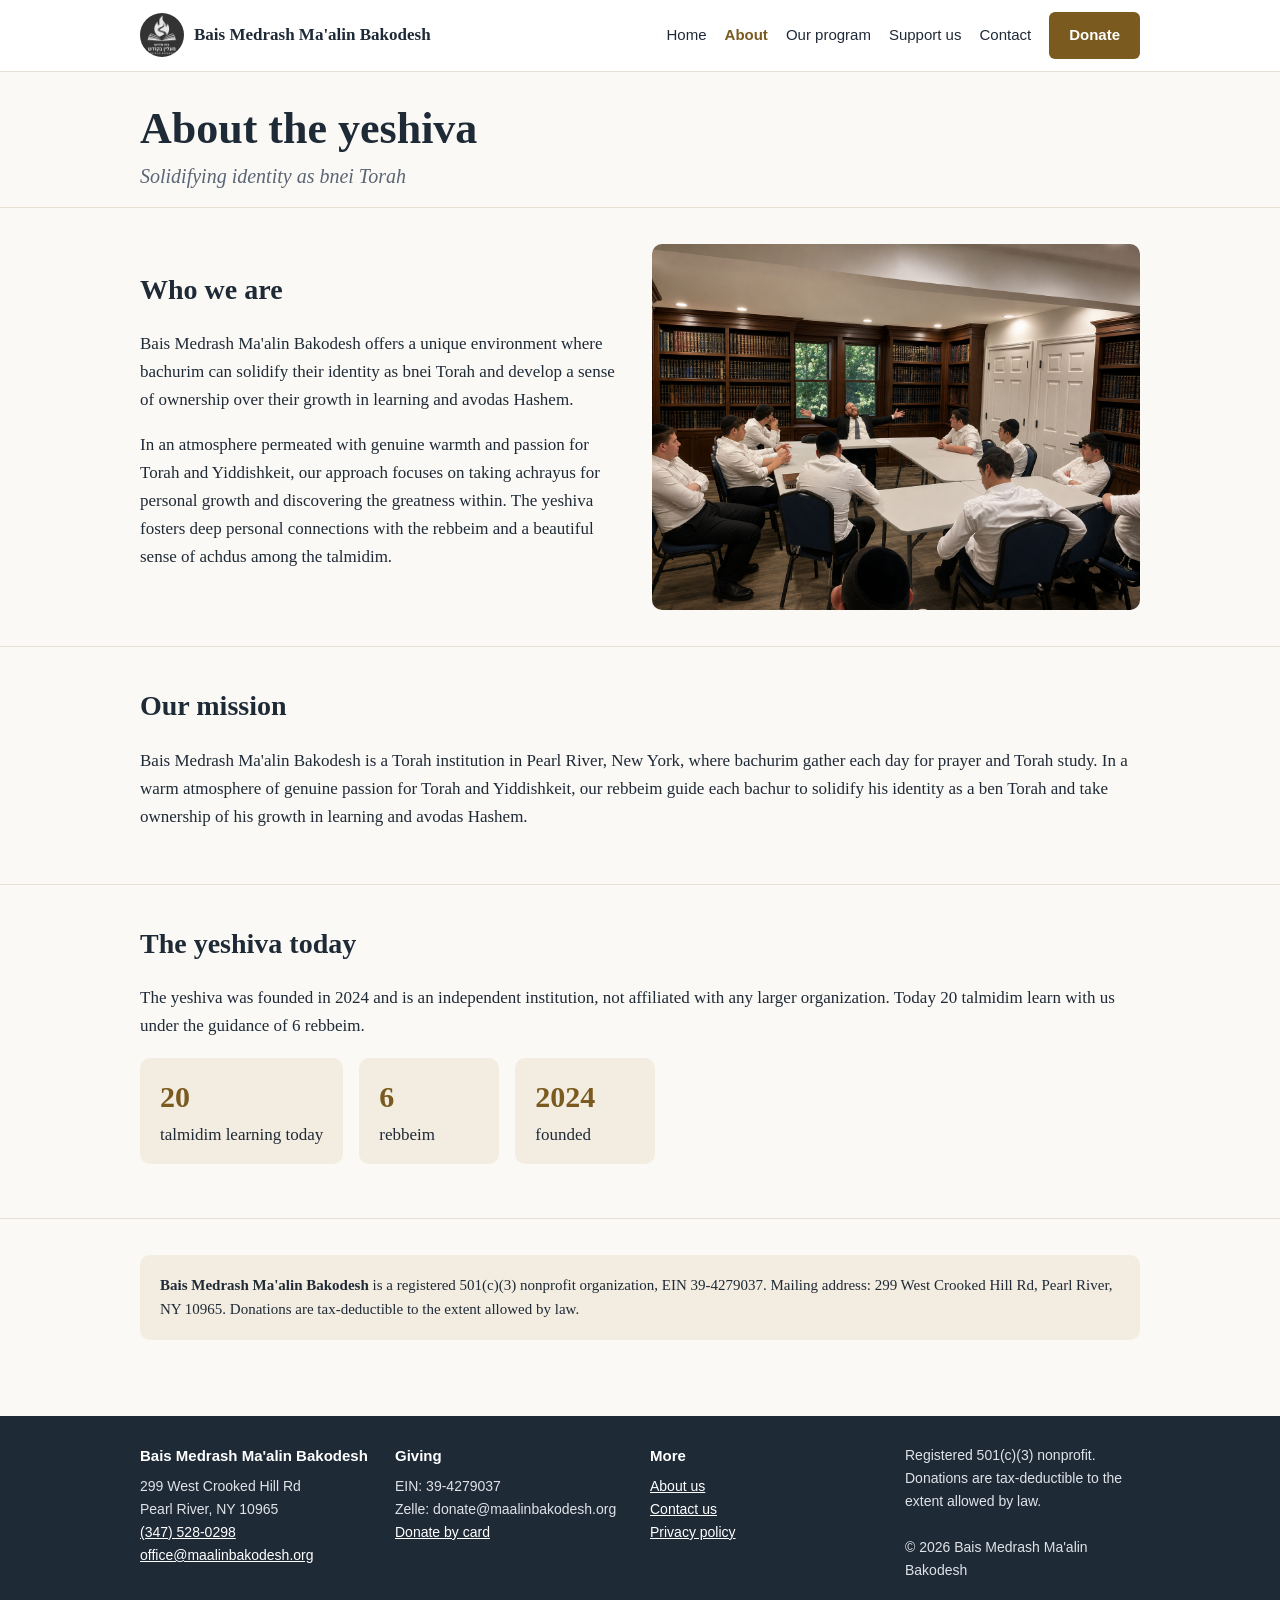
==== commit 2d0565a0: "Add phone number" ====
--- a/about.html
+++ b/about.html
@@ -33,7 +33,7 @@
 Mailing address: 299 West Crooked Hill Rd, Pearl River, NY 10965. Donations are tax-deductible to the extent allowed by law.</div></div></section>
 </main>
 <footer><div class="wrap">
-<div><h4>Bais Medrash Ma'alin Bakodesh</h4>299 West Crooked Hill Rd<br>Pearl River, NY 10965<br><a href="mailto:office@maalinbakodesh.org">office@maalinbakodesh.org</a></div>
+<div><h4>Bais Medrash Ma'alin Bakodesh</h4>299 West Crooked Hill Rd<br>Pearl River, NY 10965<br><a href="tel:+13475280298">(347) 528-0298</a><br><a href="mailto:office@maalinbakodesh.org">office@maalinbakodesh.org</a></div>
 <div><h4>Giving</h4>EIN: 39-4279037<br>Zelle: donate@maalinbakodesh.org<br><a href="https://secure.cardknox.com/maalinbakodesh?xAmount=0.00&AmountLocked=0">Donate by card</a></div>
 <div><h4>More</h4><a href="about.html">About us</a><br><a href="contact.html">Contact us</a><br><a href="privacy.html">Privacy policy</a></div>
 <div>Registered 501(c)(3) nonprofit. Donations are tax-deductible to the extent allowed by law.<br><br>&copy; 2026 Bais Medrash Ma'alin Bakodesh</div>
